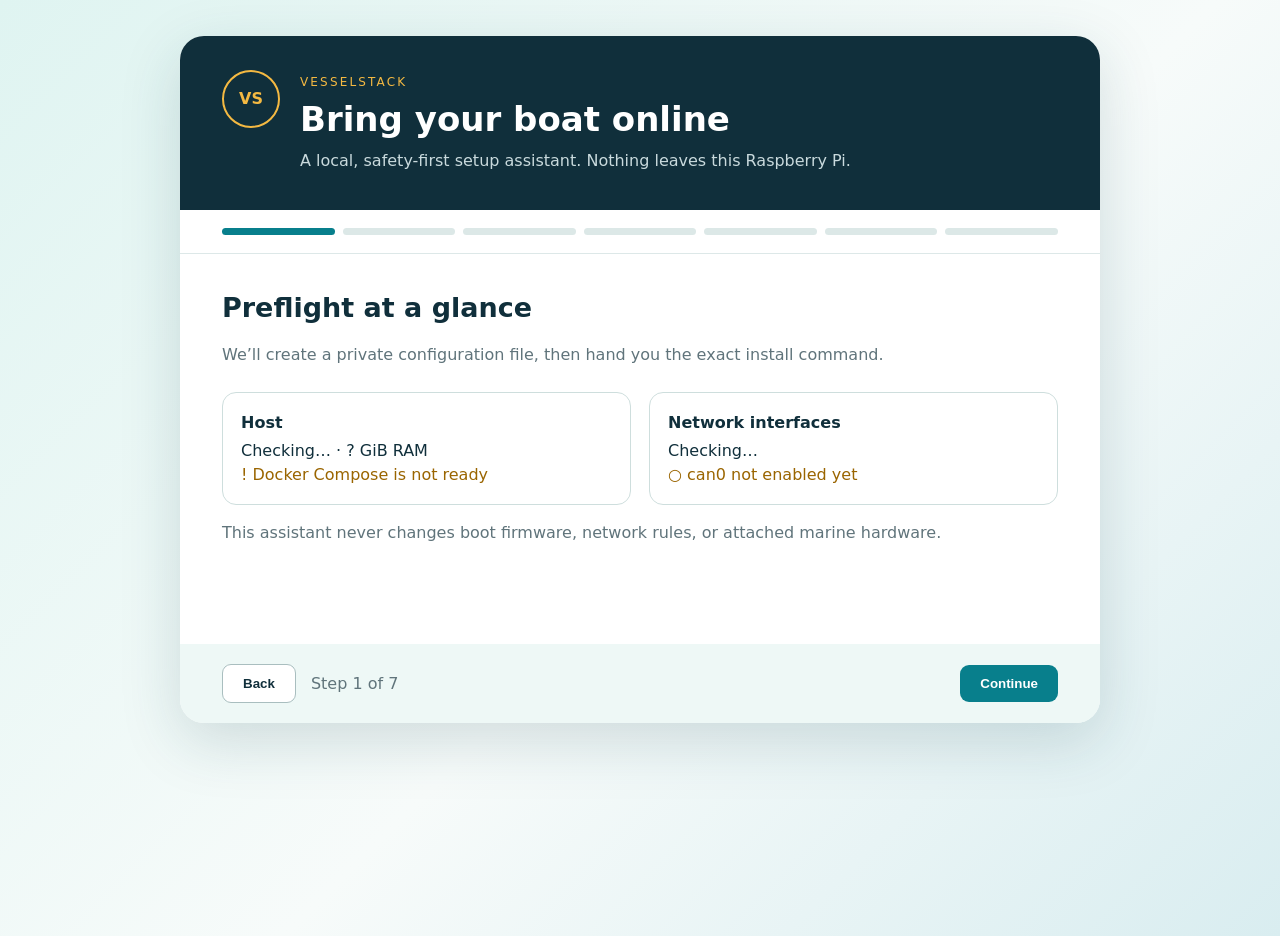
==== wizard/index.html @ 7256aac0 "Add guided Raspberry Pi installation" ====
<!doctype html>
<html lang="en"><head><meta charset="utf-8"><meta name="viewport" content="width=device-width,initial-scale=1"><title>VesselStack Setup</title><link rel="stylesheet" href="styles.css"></head>
<body><main><header><span class="mark">VS</span><div><p class="eyebrow">VESSELSTACK</p><h1>Bring your boat online</h1><p>A local, safety-first setup assistant. Nothing leaves this Raspberry Pi.</p></div></header><nav id="steps"></nav><section id="panel"></section><footer><button id="back" class="secondary">Back</button><span id="status"></span><button id="next">Continue</button></footer></main><script src="app.js"></script></body></html>
---- wizard/styles.css ----
:root{--ink:#102f3b;--sea:#087f8c;--foam:#eef8f6;--sun:#f4b942;--muted:#60747b}*{box-sizing:border-box}body{margin:0;background:linear-gradient(135deg,#dff4f1,#f7fbfa 55%,#d9edf0);color:var(--ink);font:16px/1.45 system-ui,sans-serif;min-height:100vh}main{max-width:920px;margin:4vh auto;background:white;border-radius:24px;box-shadow:0 18px 60px #1646532b;overflow:hidden}header{display:flex;gap:20px;padding:34px 42px;background:var(--ink);color:white}.mark{display:grid;place-items:center;width:58px;height:58px;border:2px solid var(--sun);border-radius:50%;font-weight:800;color:var(--sun)}h1{margin:0;font-size:34px}header p{margin:4px 0;color:#c9dadd}.eyebrow{font-size:12px;letter-spacing:.18em;color:var(--sun)!important}nav{display:flex;padding:18px 42px;border-bottom:1px solid #dde8e8;gap:8px}nav span{height:7px;flex:1;background:#dce8e7;border-radius:6px}nav .active{background:var(--sea)}section{padding:34px 42px;min-height:390px}h2{font-size:27px;margin:0 0 8px}.lead{color:var(--muted);margin-bottom:26px}.grid{display:grid;grid-template-columns:1fr 1fr;gap:18px}.card{border:1px solid #cededd;border-radius:14px;padding:18px}.card strong{display:block;margin-bottom:5px}.ok{color:#13765c}.warn{color:#9a6500}label{display:block;font-weight:650;margin-bottom:6px}input,select{width:100%;padding:11px;border:1px solid #aec4c5;border-radius:9px;font:inherit;margin-bottom:17px}input[type=checkbox]{width:auto;margin-right:8px}.choice{display:flex;align-items:start;border:1px solid #cededd;padding:14px;border-radius:10px;margin:10px 0}.choice input{margin-top:5px}code,pre{background:#eef4f3;border-radius:7px}code{padding:2px 5px}pre{padding:15px;overflow:auto}footer{display:flex;align-items:center;padding:20px 42px;background:var(--foam);gap:15px}footer span{flex:1;color:var(--muted)}button{border:0;border-radius:9px;padding:11px 20px;background:var(--sea);color:white;font-weight:700;cursor:pointer}.secondary{background:white;color:var(--ink);border:1px solid #a9bebf}@media(max-width:650px){main{margin:0;border-radius:0}.grid{grid-template-columns:1fr}header,section,nav,footer{padding-left:22px;padding-right:22px}}
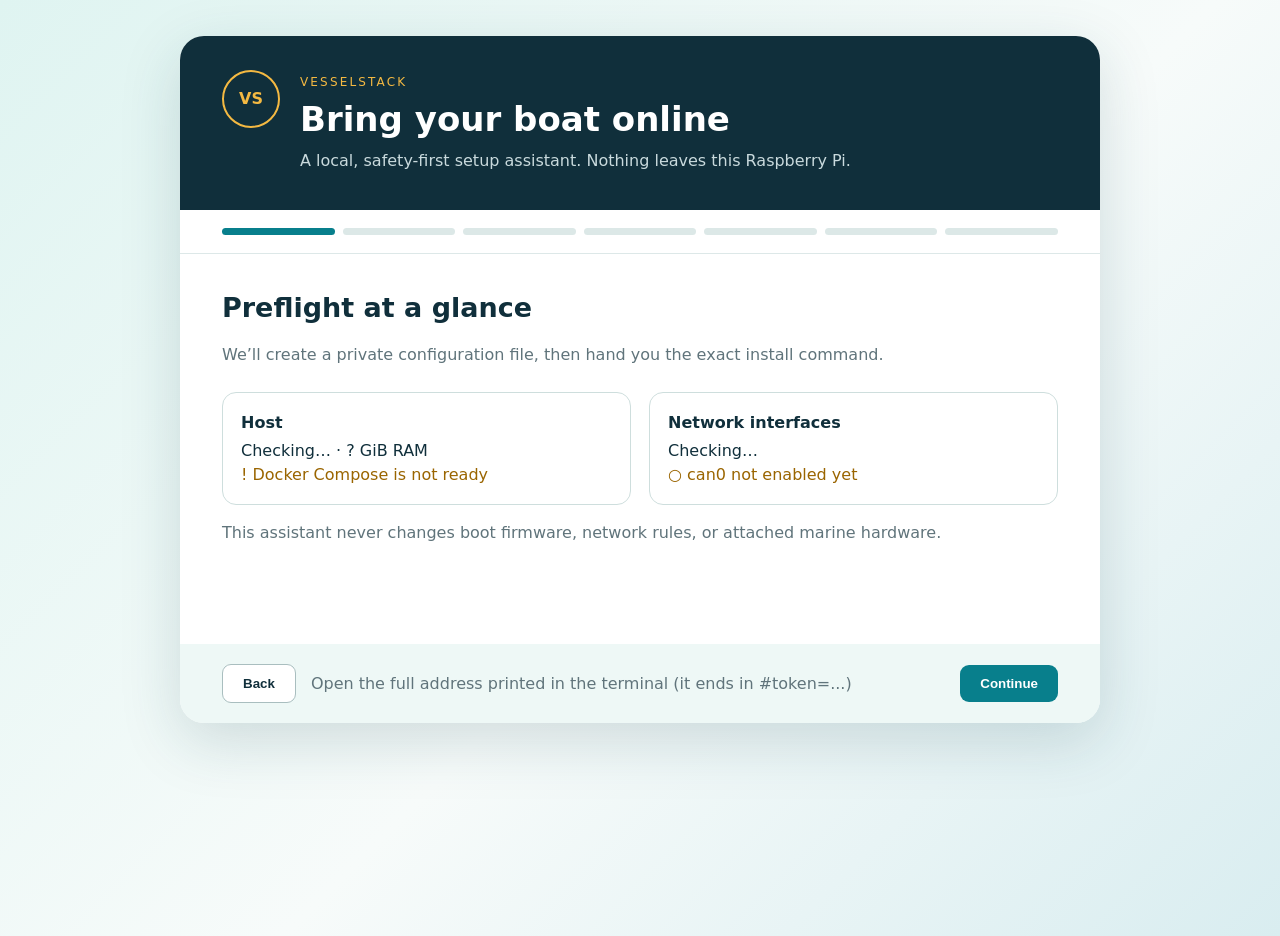
==== commit 4835e76a: "Bootstrap: run wizard unprivileged, deliver token in URL fragment, stage config once before lint Co-" ====
(no text change in the page or its own stylesheets)
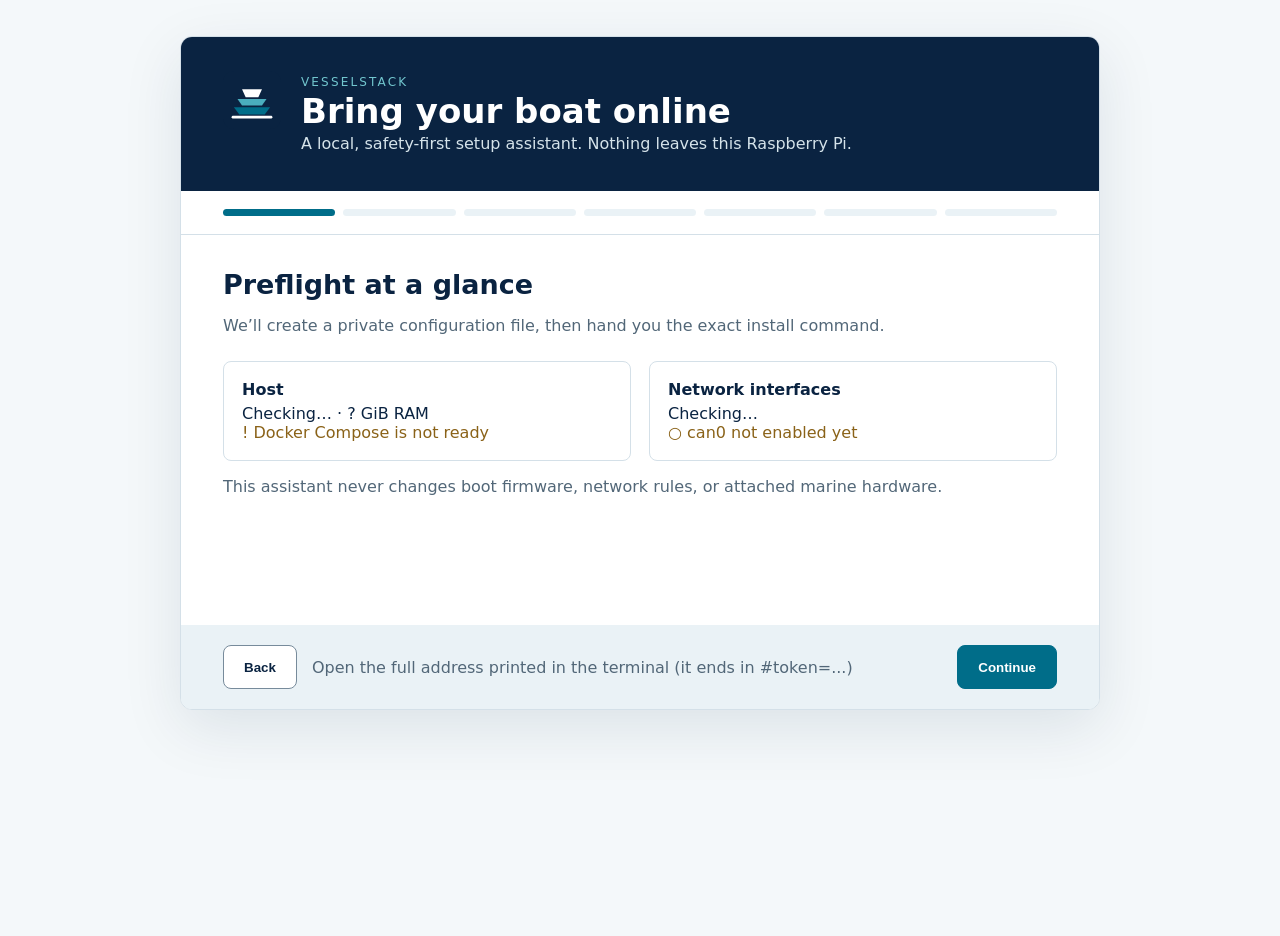
==== commit 9d25dbf2: "Align VesselStack app and repository branding with VesselTwin" ====
--- a/wizard/index.html
+++ b/wizard/index.html
@@ -1,3 +1,3 @@
 <!doctype html>
-<html lang="en"><head><meta charset="utf-8"><meta name="viewport" content="width=device-width,initial-scale=1"><title>VesselStack Setup</title><link rel="stylesheet" href="styles.css"></head>
-<body><main><header><span class="mark">VS</span><div><p class="eyebrow">VESSELSTACK</p><h1>Bring your boat online</h1><p>A local, safety-first setup assistant. Nothing leaves this Raspberry Pi.</p></div></header><nav id="steps"></nav><section id="panel"></section><footer><button id="back" class="secondary">Back</button><span id="status"></span><button id="next">Continue</button></footer></main><script src="app.js"></script></body></html>
+<html lang="en"><head><meta charset="utf-8"><meta name="viewport" content="width=device-width,initial-scale=1"><meta name="theme-color" content="#f4f8fa"><title>VesselStack Setup</title><link rel="icon" href="favicon.svg" type="image/svg+xml"><link rel="stylesheet" href="styles.css"></head>
+<body><main><header><img class="mark" src="favicon.svg" alt=""><div><p class="eyebrow">VESSELSTACK</p><h1>Bring your boat online</h1><p>A local, safety-first setup assistant. Nothing leaves this Raspberry Pi.</p></div></header><nav id="steps"></nav><section id="panel"></section><footer><button id="back" class="secondary">Back</button><span id="status"></span><button id="next">Continue</button></footer></main><script src="app.js"></script></body></html>
--- a/wizard/styles.css
+++ b/wizard/styles.css
@@ -1 +1 @@
-:root{--ink:#102f3b;--sea:#087f8c;--foam:#eef8f6;--sun:#f4b942;--muted:#60747b}*{box-sizing:border-box}body{margin:0;background:linear-gradient(135deg,#dff4f1,#f7fbfa 55%,#d9edf0);color:var(--ink);font:16px/1.45 system-ui,sans-serif;min-height:100vh}main{max-width:920px;margin:4vh auto;background:white;border-radius:24px;box-shadow:0 18px 60px #1646532b;overflow:hidden}header{display:flex;gap:20px;padding:34px 42px;background:var(--ink);color:white}.mark{display:grid;place-items:center;width:58px;height:58px;border:2px solid var(--sun);border-radius:50%;font-weight:800;color:var(--sun)}h1{margin:0;font-size:34px}header p{margin:4px 0;color:#c9dadd}.eyebrow{font-size:12px;letter-spacing:.18em;color:var(--sun)!important}nav{display:flex;padding:18px 42px;border-bottom:1px solid #dde8e8;gap:8px}nav span{height:7px;flex:1;background:#dce8e7;border-radius:6px}nav .active{background:var(--sea)}section{padding:34px 42px;min-height:390px}h2{font-size:27px;margin:0 0 8px}.lead{color:var(--muted);margin-bottom:26px}.grid{display:grid;grid-template-columns:1fr 1fr;gap:18px}.card{border:1px solid #cededd;border-radius:14px;padding:18px}.card strong{display:block;margin-bottom:5px}.ok{color:#13765c}.warn{color:#9a6500}label{display:block;font-weight:650;margin-bottom:6px}input,select{width:100%;padding:11px;border:1px solid #aec4c5;border-radius:9px;font:inherit;margin-bottom:17px}input[type=checkbox]{width:auto;margin-right:8px}.choice{display:flex;align-items:start;border:1px solid #cededd;padding:14px;border-radius:10px;margin:10px 0}.choice input{margin-top:5px}code,pre{background:#eef4f3;border-radius:7px}code{padding:2px 5px}pre{padding:15px;overflow:auto}footer{display:flex;align-items:center;padding:20px 42px;background:var(--foam);gap:15px}footer span{flex:1;color:var(--muted)}button{border:0;border-radius:9px;padding:11px 20px;background:var(--sea);color:white;font-weight:700;cursor:pointer}.secondary{background:white;color:var(--ink);border:1px solid #a9bebf}@media(max-width:650px){main{margin:0;border-radius:0}.grid{grid-template-columns:1fr}header,section,nav,footer{padding-left:22px;padding-right:22px}}
+:root{color-scheme:light;--bg:#f4f8fa;--panel:#fff;--panel-soft:#eaf2f6;--ink:#0a2341;--secondary:#344c61;--muted:#526778;--line:#d4e0e8;--strong:#778b9b;--teal:#006d89;--teal-soft:#dceef3;--success:#1e6f45;--warning:#8a6218;font-family:"Public Sans",ui-sans-serif,system-ui,-apple-system,"Segoe UI",sans-serif}*{box-sizing:border-box}body{margin:0;min-height:100vh;background:var(--bg);color:var(--ink)}main{max-width:920px;margin:clamp(1rem,4vh,3.5rem) auto;background:var(--panel);border:1px solid var(--line);border-radius:12px;box-shadow:0 18px 60px rgba(10,35,65,.1);overflow:hidden}header{display:flex;gap:20px;padding:34px 42px;background:var(--ink);color:#fff}.mark{display:block;flex:0 0 auto;width:58px;height:58px;border-radius:10px}h1,h2{font-family:Archivo,ui-sans-serif,system-ui,sans-serif}h1{margin:0;font-size:34px;line-height:1.1}header p{margin:4px 0;color:#d5e3ea}.eyebrow{font-size:12px;letter-spacing:.18em;color:#72c6ce!important}nav{display:flex;padding:18px 42px;border-bottom:1px solid var(--line);gap:8px}nav span{height:7px;flex:1;background:var(--panel-soft);border-radius:6px}nav .active{background:var(--teal)}section{padding:34px 42px;min-height:390px}h2{font-size:27px;margin:0 0 8px}.lead{color:var(--muted);margin-bottom:26px}.grid{display:grid;grid-template-columns:1fr 1fr;gap:18px}.card{border:1px solid var(--line);border-radius:8px;padding:18px;background:var(--panel)}.card strong{display:block;margin-bottom:5px}.ok{color:var(--success)}.warn{color:var(--warning)}label{display:block;font-weight:650;margin-bottom:6px}input,select{width:100%;min-height:44px;padding:11px;border:1px solid var(--strong);border-radius:8px;font:inherit;margin-bottom:17px;color:var(--ink);background:var(--panel)}input[type=checkbox]{width:auto;margin-right:8px}.choice{display:flex;align-items:start;border:1px solid var(--line);padding:14px;border-radius:8px;margin:10px 0}.choice input{margin-top:5px}code,pre{background:var(--panel-soft);border-radius:7px}code{padding:2px 5px}pre{padding:15px;overflow:auto;font-family:"IBM Plex Mono",ui-monospace,monospace}footer{display:flex;align-items:center;padding:20px 42px;background:var(--panel-soft);gap:15px}footer span{flex:1;color:var(--muted)}button{min-height:44px;border:1px solid var(--teal);border-radius:8px;padding:11px 20px;background:var(--teal);color:#fff;font-weight:700;cursor:pointer}button:hover{background:#00566d}button:focus-visible,input:focus-visible,select:focus-visible{outline:3px solid #006d89;outline-offset:2px}.secondary{background:var(--panel);color:var(--ink);border-color:var(--strong)}.secondary:hover{background:var(--teal-soft);border-color:var(--teal)}@media(prefers-reduced-motion:reduce){*,*::before,*::after{transition-duration:.01ms!important;animation-duration:.01ms!important}}@media(max-width:650px){main{margin:0;border-radius:0;border-left:0;border-right:0}.grid{grid-template-columns:1fr}header,section,nav,footer{padding-left:22px;padding-right:22px}}
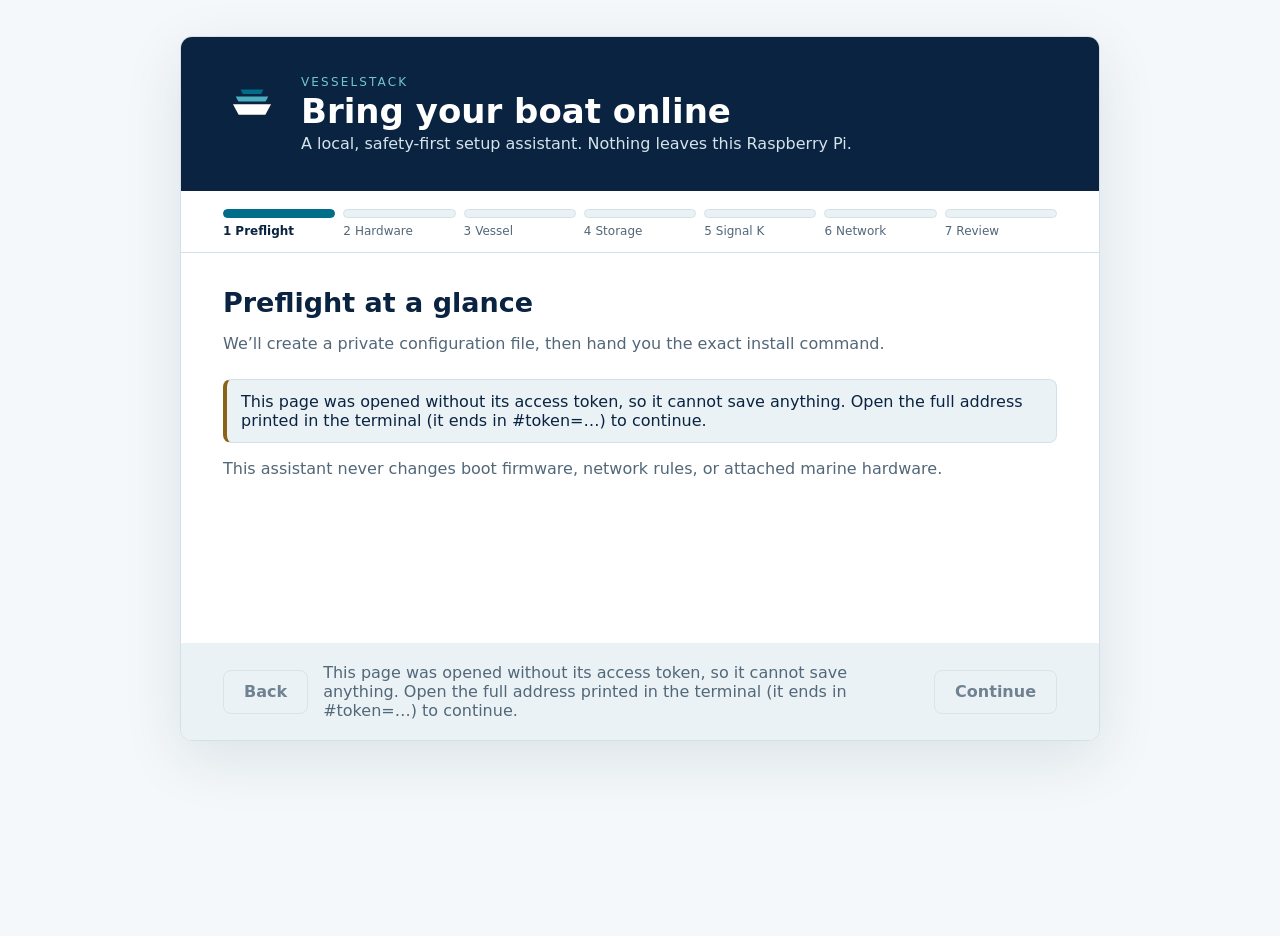
==== commit 87d2bb80: "Prepare VesselStack 0.6.0 Installer upgrade safety: every env value (including preserved and generat" ====
--- a/wizard/index.html
+++ b/wizard/index.html
@@ -1,3 +1,3 @@
 <!doctype html>
-<html lang="en"><head><meta charset="utf-8"><meta name="viewport" content="width=device-width,initial-scale=1"><meta name="theme-color" content="#f4f8fa"><title>VesselStack Setup</title><link rel="icon" href="favicon.svg" type="image/svg+xml"><link rel="stylesheet" href="styles.css"></head>
-<body><main><header><img class="mark" src="favicon.svg" alt=""><div><p class="eyebrow">VESSELSTACK</p><h1>Bring your boat online</h1><p>A local, safety-first setup assistant. Nothing leaves this Raspberry Pi.</p></div></header><nav id="steps"></nav><section id="panel"></section><footer><button id="back" class="secondary">Back</button><span id="status"></span><button id="next">Continue</button></footer></main><script src="app.js"></script></body></html>
+<html lang="en"><head><meta charset="utf-8"><meta name="viewport" content="width=device-width,initial-scale=1"><meta name="color-scheme" content="light dark"><meta name="theme-color" content="#f4f8fa" media="(prefers-color-scheme: light)"><meta name="theme-color" content="#0a1826" media="(prefers-color-scheme: dark)"><title>VesselStack Setup</title><link rel="icon" href="favicon.svg" type="image/svg+xml"><link rel="stylesheet" href="styles.css"></head>
+<body><main><header><img class="mark" src="favicon.svg" alt=""><div><p class="eyebrow">VesselStack</p><h1>Bring your boat online</h1><p>A local, safety-first setup assistant. Nothing leaves this Raspberry Pi.</p></div></header><nav id="steps" aria-label="Setup progress"></nav><section id="panel"></section><footer><button id="back" class="secondary" type="button">Back</button><span id="status" aria-live="polite"></span><button id="next" type="button">Continue</button></footer></main><script src="app.js"></script></body></html>
--- a/wizard/styles.css
+++ b/wizard/styles.css
@@ -1 +1,58 @@
-:root{color-scheme:light;--bg:#f4f8fa;--panel:#fff;--panel-soft:#eaf2f6;--ink:#0a2341;--secondary:#344c61;--muted:#526778;--line:#d4e0e8;--strong:#778b9b;--teal:#006d89;--teal-soft:#dceef3;--success:#1e6f45;--warning:#8a6218;font-family:"Public Sans",ui-sans-serif,system-ui,-apple-system,"Segoe UI",sans-serif}*{box-sizing:border-box}body{margin:0;min-height:100vh;background:var(--bg);color:var(--ink)}main{max-width:920px;margin:clamp(1rem,4vh,3.5rem) auto;background:var(--panel);border:1px solid var(--line);border-radius:12px;box-shadow:0 18px 60px rgba(10,35,65,.1);overflow:hidden}header{display:flex;gap:20px;padding:34px 42px;background:var(--ink);color:#fff}.mark{display:block;flex:0 0 auto;width:58px;height:58px;border-radius:10px}h1,h2{font-family:Archivo,ui-sans-serif,system-ui,sans-serif}h1{margin:0;font-size:34px;line-height:1.1}header p{margin:4px 0;color:#d5e3ea}.eyebrow{font-size:12px;letter-spacing:.18em;color:#72c6ce!important}nav{display:flex;padding:18px 42px;border-bottom:1px solid var(--line);gap:8px}nav span{height:7px;flex:1;background:var(--panel-soft);border-radius:6px}nav .active{background:var(--teal)}section{padding:34px 42px;min-height:390px}h2{font-size:27px;margin:0 0 8px}.lead{color:var(--muted);margin-bottom:26px}.grid{display:grid;grid-template-columns:1fr 1fr;gap:18px}.card{border:1px solid var(--line);border-radius:8px;padding:18px;background:var(--panel)}.card strong{display:block;margin-bottom:5px}.ok{color:var(--success)}.warn{color:var(--warning)}label{display:block;font-weight:650;margin-bottom:6px}input,select{width:100%;min-height:44px;padding:11px;border:1px solid var(--strong);border-radius:8px;font:inherit;margin-bottom:17px;color:var(--ink);background:var(--panel)}input[type=checkbox]{width:auto;margin-right:8px}.choice{display:flex;align-items:start;border:1px solid var(--line);padding:14px;border-radius:8px;margin:10px 0}.choice input{margin-top:5px}code,pre{background:var(--panel-soft);border-radius:7px}code{padding:2px 5px}pre{padding:15px;overflow:auto;font-family:"IBM Plex Mono",ui-monospace,monospace}footer{display:flex;align-items:center;padding:20px 42px;background:var(--panel-soft);gap:15px}footer span{flex:1;color:var(--muted)}button{min-height:44px;border:1px solid var(--teal);border-radius:8px;padding:11px 20px;background:var(--teal);color:#fff;font-weight:700;cursor:pointer}button:hover{background:#00566d}button:focus-visible,input:focus-visible,select:focus-visible{outline:3px solid #006d89;outline-offset:2px}.secondary{background:var(--panel);color:var(--ink);border-color:var(--strong)}.secondary:hover{background:var(--teal-soft);border-color:var(--teal)}@media(prefers-reduced-motion:reduce){*,*::before,*::after{transition-duration:.01ms!important;animation-duration:.01ms!important}}@media(max-width:650px){main{margin:0;border-radius:0;border-left:0;border-right:0}.grid{grid-template-columns:1fr}header,section,nav,footer{padding-left:22px;padding-right:22px}}
+:root{color-scheme:light dark;--bg:#f4f8fa;--panel:#fff;--panel-soft:#eaf2f6;--ink:#0a2341;--secondary:#344c61;--muted:#526778;--line:#d4e0e8;--strong:#778b9b;--teal:#006d89;--teal-hover:#00566d;--teal-soft:#dceef3;--on-teal:#fff;--success:#1e6f45;--warning:#8a6218;--danger:#b3382e;--header-bg:#0a2341;--header-ink:#fff;--header-muted:#d5e3ea;--header-accent:#72c6ce;--focus:#006d89;--shadow:0 18px 60px rgba(10,35,65,.1);font-family:"Public Sans",ui-sans-serif,system-ui,-apple-system,"Segoe UI",sans-serif}
+@media(prefers-color-scheme:dark){:root{--bg:#0a1826;--panel:#10253a;--panel-soft:#173247;--ink:#eaf2f6;--secondary:#eaf2f6;--muted:#b3c5d0;--line:#36536a;--strong:#7892a5;--teal:#4aaebe;--teal-hover:#72c6ce;--teal-soft:#173d50;--on-teal:#0a1826;--success:#78c99b;--warning:#e5bd68;--danger:#f08a80;--header-bg:#0a1826;--header-ink:#eaf2f6;--header-muted:#b3c5d0;--header-accent:#72c6ce;--focus:#72c6ce;--shadow:0 18px 60px rgba(0,0,0,.4)}}
+*{box-sizing:border-box}
+body{margin:0;min-height:100vh;background:var(--bg);color:var(--ink)}
+main{max-width:920px;margin:clamp(1rem,4vh,3.5rem) auto;background:var(--panel);border:1px solid var(--line);border-radius:12px;box-shadow:var(--shadow);overflow:hidden}
+header{display:flex;gap:20px;padding:34px 42px;background:var(--header-bg);color:var(--header-ink)}
+.mark{display:block;flex:0 0 auto;width:58px;height:58px;border-radius:10px}
+h1,h2,h3{font-family:Archivo,ui-sans-serif,system-ui,sans-serif}
+h1{margin:0;font-size:34px;line-height:1.1}
+header p{margin:4px 0;color:var(--header-muted)}
+header .eyebrow{font-size:12px;letter-spacing:.18em;text-transform:uppercase;color:var(--header-accent)}
+nav{padding:18px 42px 14px;border-bottom:1px solid var(--line)}
+nav ol{display:flex;gap:8px;margin:0;padding:0;list-style:none}
+nav li{flex:1;min-width:0;font-size:12px;color:var(--muted)}
+nav li::before{content:"";display:block;height:7px;margin-bottom:6px;background:var(--panel-soft);border:1px solid var(--line);border-radius:6px}
+nav li.done::before,nav li.active::before{background:var(--teal);border-color:var(--teal)}
+nav li.active{color:var(--ink);font-weight:700}
+nav .num{margin-right:4px}
+nav .name{overflow-wrap:anywhere}
+.vh{position:absolute;width:1px;height:1px;margin:-1px;padding:0;overflow:hidden;clip:rect(0,0,0,0);white-space:nowrap;border:0}
+section{padding:34px 42px;min-height:390px}
+h2{font-size:27px;margin:0 0 8px}
+h2:focus{outline:none}
+h3{margin:22px 0 8px}
+.lead{color:var(--muted);margin-bottom:26px}
+.hint{margin:-10px 0 17px;font-size:14px;color:var(--muted)}
+.grid{display:grid;grid-template-columns:1fr 1fr;gap:18px}
+.card{border:1px solid var(--line);border-radius:8px;padding:18px;background:var(--panel)}
+.card strong{display:block;margin-bottom:5px}
+.tick{display:flex;align-items:center;gap:10px}
+.tick label{margin:0;font-weight:500}
+.ok{color:var(--success)}
+.warn{color:var(--warning)}
+.callout{margin:16px 0;padding:12px 14px;border:1px solid var(--line);border-left:4px solid var(--warning);border-radius:8px;background:var(--panel-soft);color:var(--ink)}
+.callout.saved{border-left-color:var(--success)}
+.callout[hidden]{display:none}
+label{display:block;font-weight:650;margin-bottom:6px}
+input,select{width:100%;min-height:44px;padding:11px;border:1px solid var(--strong);border-radius:8px;font:inherit;margin-bottom:17px;color:var(--ink);background:var(--panel)}
+input::placeholder{color:var(--muted);opacity:1}
+input[type=checkbox]{width:auto;min-height:0;margin:0}
+.choice{display:grid;grid-template-columns:auto 1fr;column-gap:10px;align-items:start;border:1px solid var(--line);padding:14px;border-radius:8px;margin:10px 0}
+.choice input{margin-top:4px}
+.choice label{margin:0}
+.choice p{grid-column:2;margin:4px 0 0;color:var(--muted)}
+code,pre{background:var(--panel-soft);border-radius:7px;font-family:"IBM Plex Mono",ui-monospace,SFMono-Regular,Menlo,Consolas,monospace}
+code{padding:2px 5px;overflow-wrap:anywhere}
+pre{padding:15px;overflow:auto;font-size:14px}
+footer{display:flex;align-items:center;padding:20px 42px;background:var(--panel-soft);gap:15px}
+footer span{flex:1;color:var(--muted)}
+footer span.error{color:var(--danger)}
+button{min-height:44px;border:1px solid var(--teal);border-radius:8px;padding:11px 20px;background:var(--teal);color:var(--on-teal);font:inherit;font-weight:700;cursor:pointer}
+button:hover{background:var(--teal-hover);border-color:var(--teal-hover)}
+button:disabled,button:disabled:hover{background:var(--panel-soft);border-color:var(--line);color:var(--muted);cursor:not-allowed;opacity:.8}
+button:focus-visible,input:focus-visible,select:focus-visible,h2:focus-visible,.saved:focus-visible{outline:3px solid var(--focus);outline-offset:2px}
+.secondary{background:var(--panel);color:var(--ink);border-color:var(--strong)}
+.secondary:hover{background:var(--teal-soft);border-color:var(--teal)}
+@media(prefers-reduced-motion:reduce){*,*::before,*::after{transition-duration:.01ms!important;animation-duration:.01ms!important}}
+@media(max-width:650px){main{margin:0;border-radius:0;border-left:0;border-right:0}.grid{grid-template-columns:1fr;gap:0}.grid>.card{margin-bottom:12px}header,section,nav,footer{padding-left:22px;padding-right:22px}header{gap:14px}h1{font-size:28px}nav li.active{flex:3}nav li:not(.active) .name{position:absolute;width:1px;height:1px;overflow:hidden;clip:rect(0,0,0,0);white-space:nowrap}footer{flex-wrap:wrap}footer span{order:-1;flex:1 0 100%}footer button{flex:1}}
